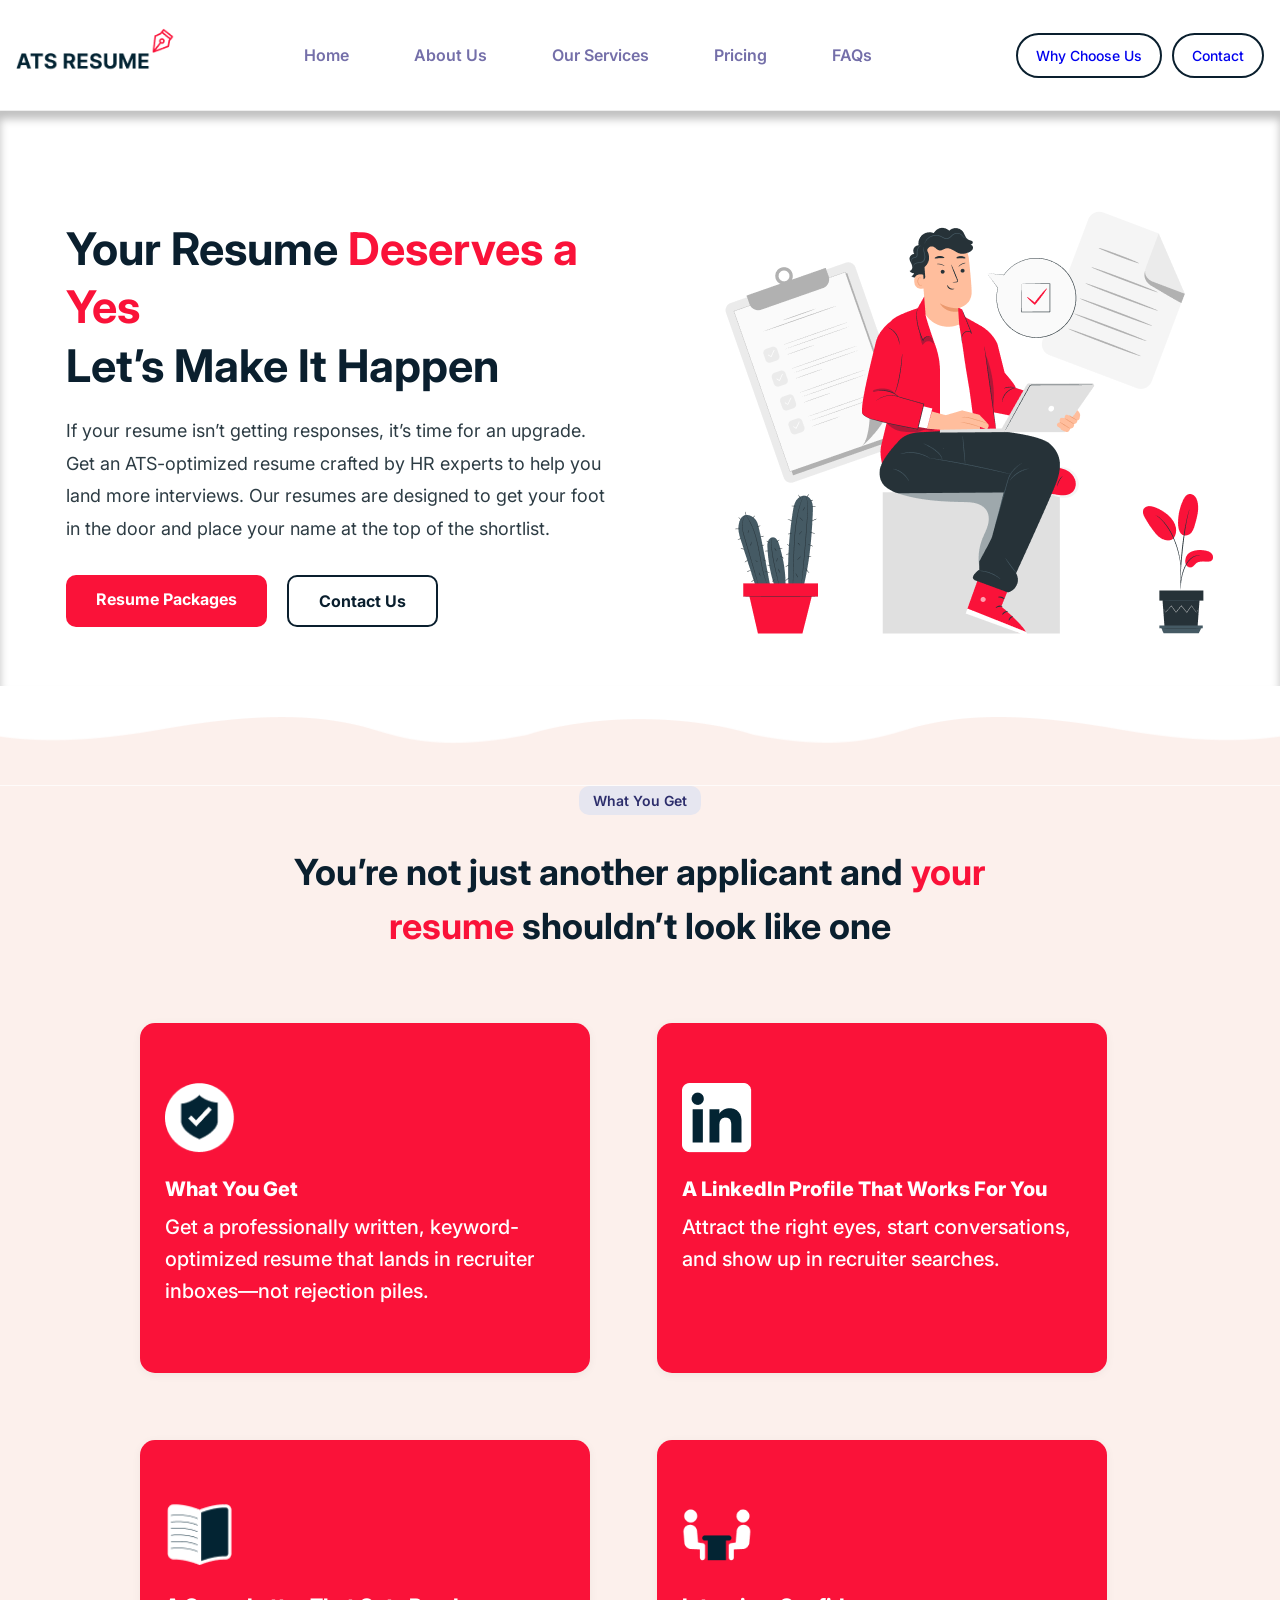
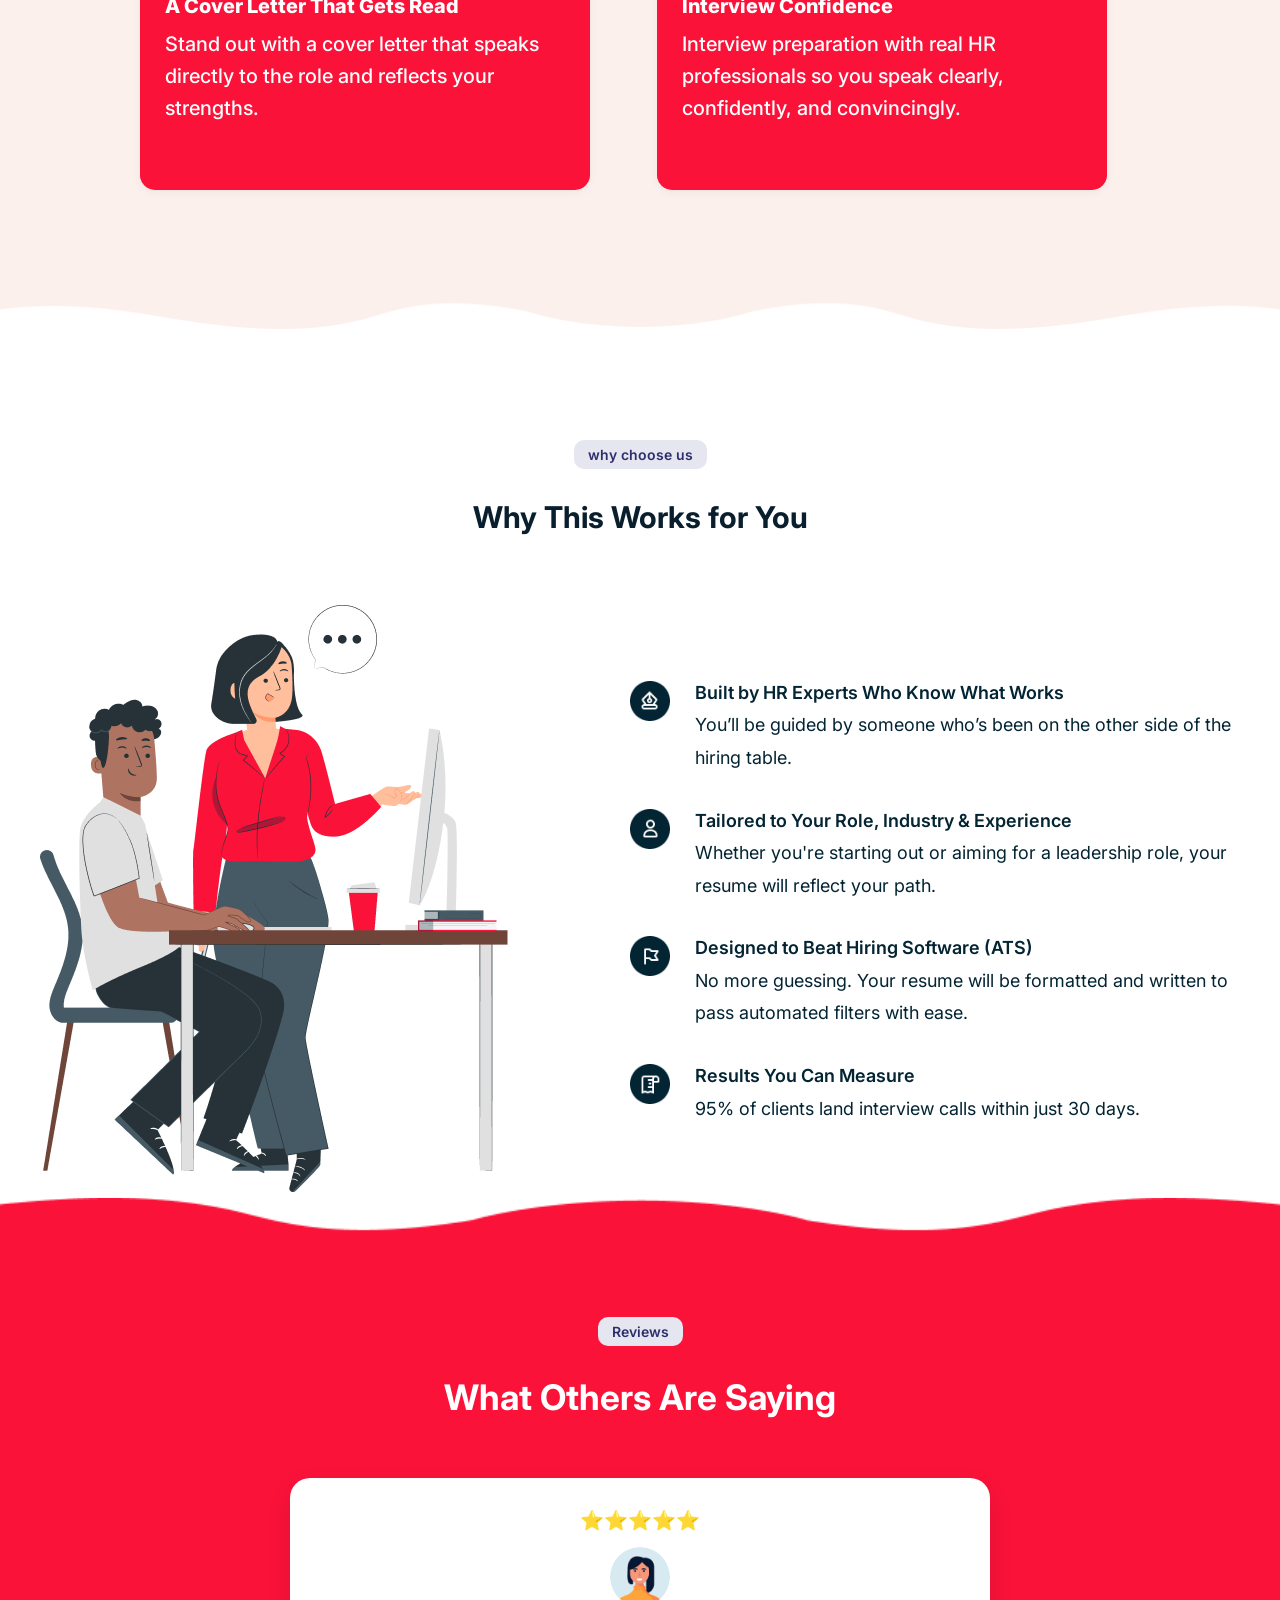
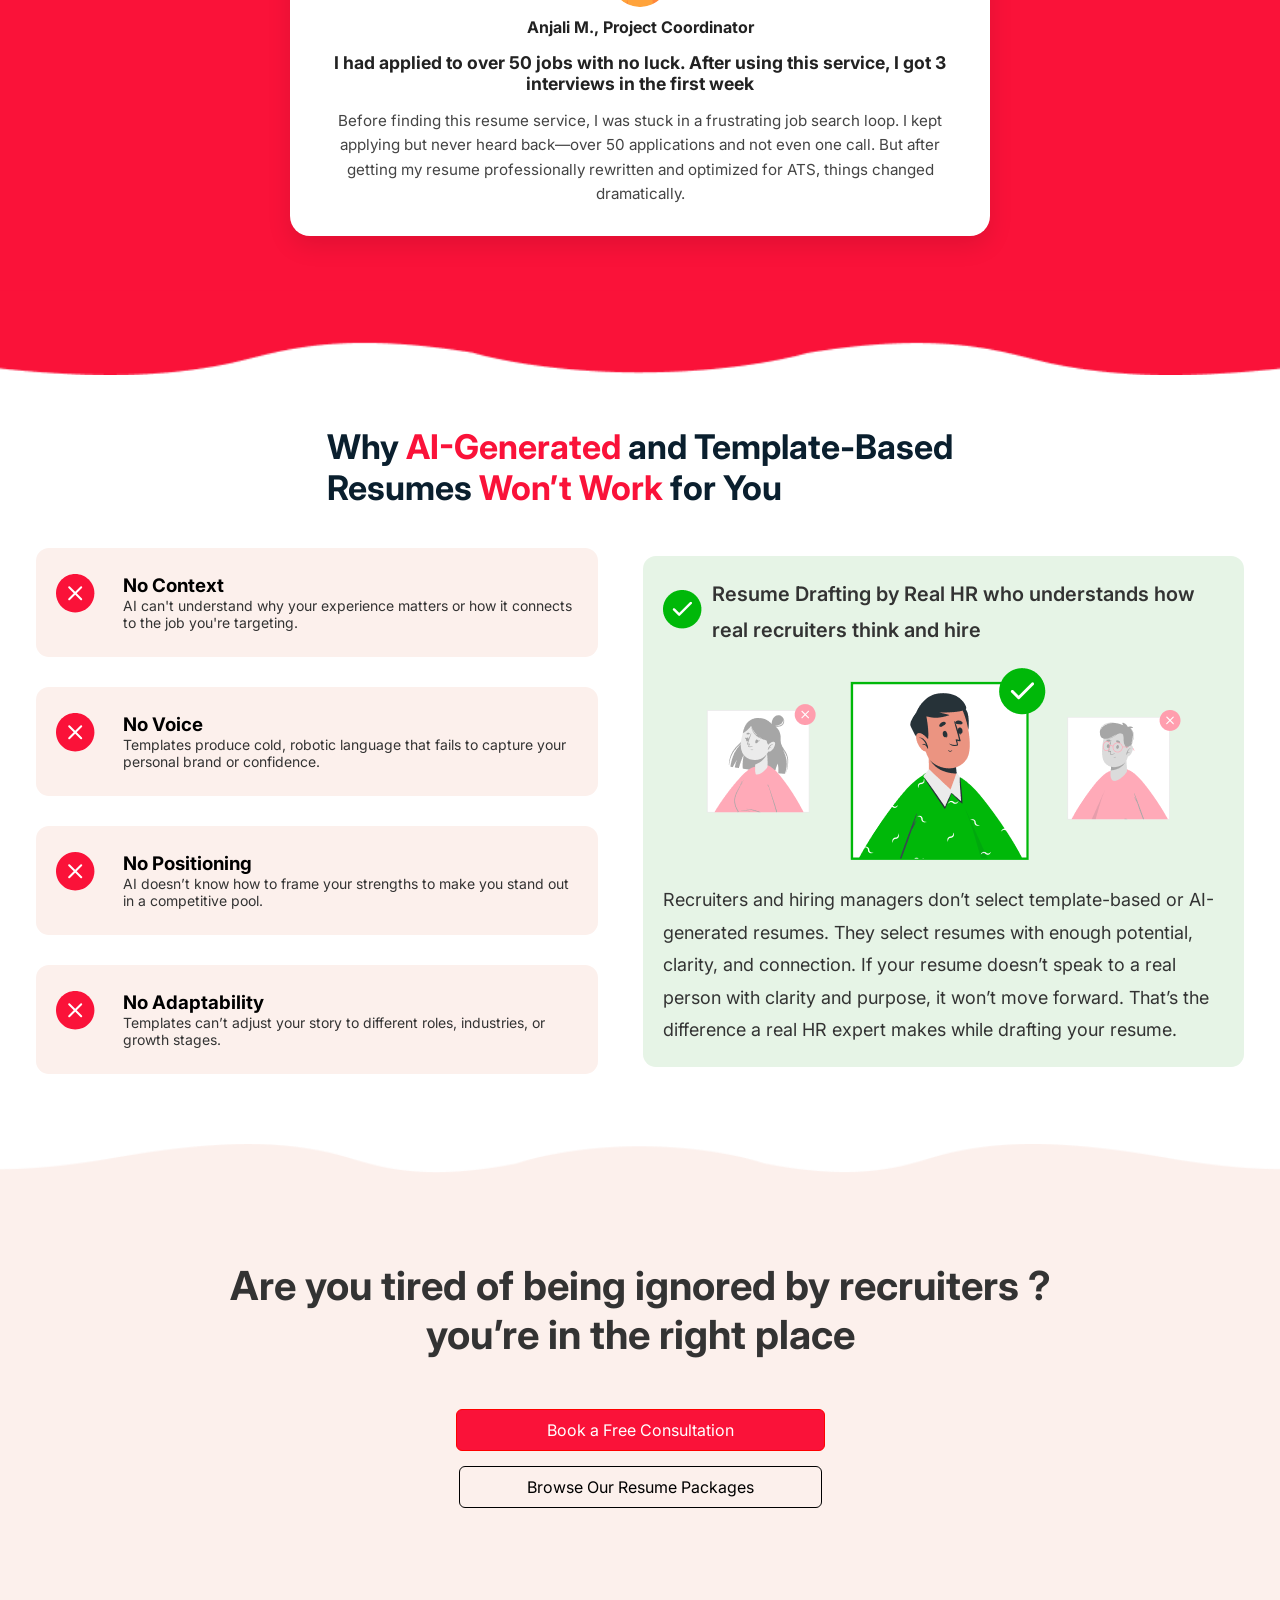
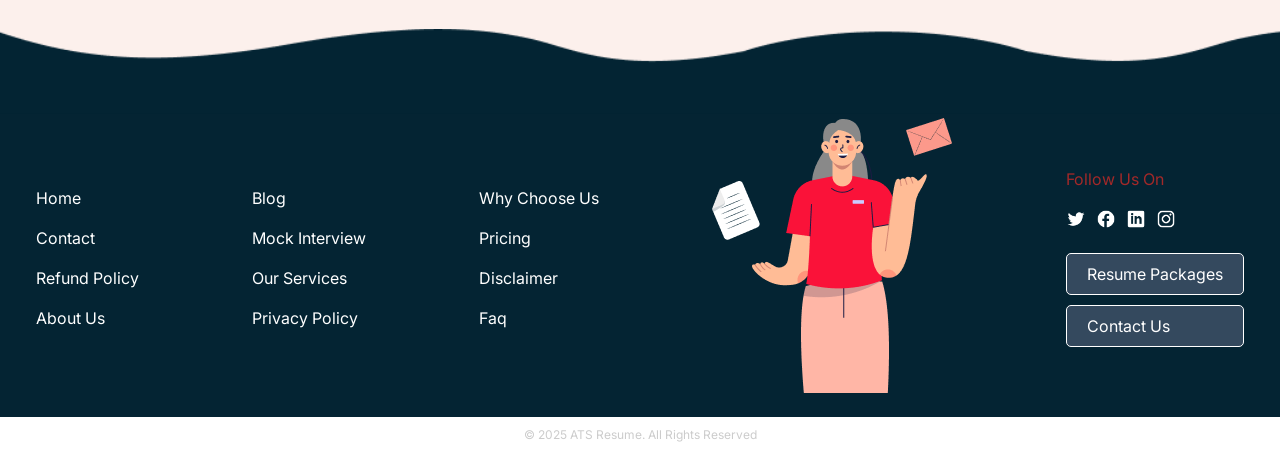
==== index.html @ d1a412f8 "first commit" ====
<!DOCTYPE html>
<html lang="en">

<head>
  <meta charset="UTF-8">
  <meta name="viewport" content="width=device-width, initial-scale=1.0" />
  <title>Home</title>
  <link rel="stylesheet" href="/assets/style.css">
  <link
    href="https://fonts.googleapis.com/css2?family=Inter:ital,opsz,wght@0,14..32,100..900;1,14..32,100..900&display=swap"
    rel="stylesheet">
</head>

<body>
  <!-- header -->
  <section class="header-wrapper">
    <div class="container">
      <header class="header">
        <div class="logo">
          <img src="assets/images/logo 1.png" alt="Pen Icon" class="pen-icon">
        </div>

        <div class="menu-toggle" id="menu-toggle">☰</div>

        <div class="nav-menu" id="nav-menu">
          <nav class="nav-links">
            <a href="./index.html" class="active">Home</a>
            <a href="./aboutus.html" class="active">About Us</a>
            <a href="./services.html" class="active">Our Services</a>
            <a href="./pricing.html" class="active">Pricing</a>
            <a href="./faq.html" class="active">FAQs</a>
          </nav>

          <div class="header-buttons">
            <a href="./whyus.html" class="solid-btn">Why Choose Us</a>
            <a href="./contact.html" class="solid-btn">Contact</a>
          </div>
        </div>
      </header>
    </div>
  </section>

  <!-- hero -->
  <section class="hero">
    <div class="container">
      <div class="hero-content">
        <div class="text-section">
          <h1>
            Your Resume <span>Deserves a Yes</span><br>
            Let’s Make It Happen
          </h1>
          <p>
            If your resume isn’t getting responses, it’s time for an upgrade. Get an ATS-optimized resume crafted by HR
            experts to help you land more interviews. Our resumes are designed to get your foot in the door and place
            your name at the top of the shortlist.
          </p>
          <div class="hero-buttons">
            <a href="#" class="solid-btn">Resume Packages</a>
            <a href="#" class="outline-btn">Contact Us</a>
          </div>
        </div>
        <div class="image-section">
          <img src="./assets/images/home-section-1 1 (1).png" alt="Illustration">
        </div>
      </div>
    </div>
  </section>
  <!-- features -->
  <section class="features-section">
    <div class="container">
      <div class="features-container">
        <div class="section-label">What You Get</div>
        <h2>
          You’re not just another applicant and
          <span>your resume</span> shouldn’t look like one
        </h2>

        <div class="features-grid">
          <div class="features-grid-left">
            <div class="feature-card">
              <img src="./assets/images/home-2-1 1.png" alt="Check icon" class="icon">
              <h3>What You Get</h3>
              <p>Get a professionally written, keyword-optimized resume that lands in recruiter inboxes—not rejection
                piles.</p>
            </div>
            <div class="feature-card">
              <img src="./assets/images/home-2-2 1.png" alt="Cover letter icon" class="icon">
              <h3>A Cover Letter That Gets Read</h3>
              <p>Stand out with a cover letter that speaks directly to the role and reflects your strengths.</p>
            </div>
          </div>
          <div class="features-grid-right">
            <div class="feature-card">
              <img src="./assets/images/home-2-3 1.png" alt="LinkedIn icon" class="icon">
              <h3>A LinkedIn Profile That Works For You</h3>
              <p>Attract the right eyes, start conversations, and show up in recruiter searches.</p>
            </div>
            <div class="feature-card">
              <img src="./assets/images/home-2-4 1.png" alt="Interview icon" class="icon">
              <h3>Interview Confidence</h3>
              <p>Interview preparation with real HR professionals so you speak clearly, confidently, and convincingly.
              </p>
            </div>
          </div>
        </div>
      </div>
    </div>
  </section>
  <!-- <div class="img-none"><img src="./assets/images/Vector (7).png" alt="" width="100%"></div> -->
  <!-- testimonials -->
  <section class="why-section">
    <div class="why-container">
      <div class="section-label">why choose us</div>
      <h2>Why This Works for You</h2>

      <div class="why-content">
        <div class="why-image">
          <img src="./assets/images/home-3 1.png" alt="Team illustration">
        </div>

        <div class="why-points">
          <div class="why-point">
            <img src="./assets/images/home-3-2-1 1.png" alt="Expert icon" class="icon">
            <div>
              <h3>Built by HR Experts Who Know What Works</h3>
              <p>You’ll be guided by someone who’s been on the other side of the hiring table.</p>
            </div>
          </div>
          <div class="why-point">
            <img src="./assets/images/home-3-2-2 1.png" alt="User icon" class="icon">
            <div>
              <h3>Tailored to Your Role, Industry & Experience</h3>
              <p>Whether you're starting out or aiming for a leadership role, your resume will reflect your path.</p>
            </div>
          </div>
          <div class="why-point">
            <img src="./assets/images/home-3-2-3 1.png" alt="ATS icon" class="icon">
            <div>
              <h3>Designed to Beat Hiring Software (ATS)</h3>
              <p>No more guessing. Your resume will be formatted and written to pass automated filters with ease.</p>
            </div>
          </div>
          <div class="why-point">
            <img src="./assets/images/home-3-2-4 1.png" alt="Metrics icon" class="icon">
            <div>
              <h3>Results You Can Measure</h3>
              <p>95% of clients land interview calls within just 30 days.</p>
            </div>
          </div>
        </div>
      </div>
    </div>
  </section>
  <!-- slider -->
  <section class="testimonial-section">
    <div class="section-label">Reviews</div>
    <h2>What Others Are Saying</h2>

    <div class="slider">
      <div class="slides">
        <div class="slide" id="s1">
          <div class="testimonial-card">
            <div class="stars">⭐⭐⭐⭐⭐</div>
            <div class="profile">
              <img src="./assets/images/home-4-profile 1.png" alt="User" />
              <h3>Anjali M., Project Coordinator</h3>
            </div>
            <h4>I had applied to over 50 jobs with no luck. After using this service, I got 3 interviews in the first
              week</h4>
            <p>
              Before finding this resume service, I was stuck in a frustrating job search loop.
              I kept applying but never heard back—over 50 applications and not even one call.
              But after getting my resume professionally rewritten and optimized for ATS, things changed dramatically.
            </p>
          </div>
        </div>
      </div>
    </div>
  </section>

  <!-- box-section -->

  <div class="box-wrapper">
    <div class="container">
      <div class="box">
        <h2>Why <span>AI-Generated </span>and Template-Based<br> Resumes <span> Won’t Work </span> for You</h2>
      </div>
      <div class="box-wrap-per">
        <div class="why-points">
          <div class="why-point-2">
            <img src="./assets/images/red-cross 1.svg" alt="Expert icon" class="icon">
            <div>
              <h3>No Context</h3>
              <p>AI can't understand why your experience matters or how it connects to the job you're targeting.</p>
            </div>
          </div>
          <div class="why-point-2">
            <img src="./assets/images/red-cross 1.svg" alt="User icon" class="icon">
            <div>
              <h3>No Voice</h3>
              <p>Templates produce cold, robotic language that fails to capture your personal brand or confidence.</p>
            </div>
          </div>
          <div class="why-point-2">
            <img src="./assets/images/red-cross 1.svg" alt="ATS icon" class="icon">
            <div>
              <h3>No Positioning</h3>
              <p> AI doesn’t know how to frame your strengths to make you stand out in a competitive pool.</p>
            </div>
          </div>
          <div class="why-point-2">
            <img src="./assets/images/red-cross 1.svg" alt="Metrics icon" class="icon">
            <div>
              <h3>No Adaptability</h3>
              <p>Templates can’t adjust your story to different roles, industries, or growth stages.</p>
            </div>
          </div>
        </div>
        <div class="right-column">
          <div class="point-green">
            <span class="icon green"><img src="assets/images/green-tick 1.png" alt="greeen dot"></span>
            <p>Resume Drafting by Real HR who understands how real recruiters think and hire</p>
          </div>
          <div class="image-placeholder">

            <img src="./assets/images/home-5-1 1.png" alt="Illustration of people">
          </div>
          <p>Recruiters and hiring managers don’t select template-based or AI-generated resumes. They select resumes
            with
            enough potential, clarity, and connection. If your resume doesn’t speak to a real person with clarity and
            purpose, it won’t move forward. That’s the difference a real HR expert makes while drafting your resume.</p>
        </div>
      </div>
    </div>
  </div>

  <!--  -->

  <div class="tired">
    <div class="container">
      <h1>Are you tired of being<span class="normal"></span> ignored by recruiters ?<br>you’re in the right place</span></h1>
      <div class="tired-btn">
        <a href="#" class="button-red">Book a Free Consultation</a>
        <a href="#" class="button-gray">Browse Our Resume Packages</a>
      </div>
    </div>
  </div>


  <!--  -->

  <!-- <div><img src="./assets/images/Vector (8).png" alt="" width="100%"></div> -->

  <!-- footer -->

  <div class="footer">
    <div class="container">
      <div class="footer-wrap">
        <ul class="links">
          <li><a href="./index.html">Home</a></li>
          <li><a href="./contact.html">Contact</a></li>
          <li><a href="#">Refund Policy</a></li>
          <li><a href="./aboutus.html">About Us</a></li>
        </ul>
        <ul class="links">
          <li><a href="#">Blog</a></li>
          <li><a href="#">Mock Interview</a></li>
          <li><a href="./services.html">Our Services</a></li>
          <li><a href="privacy.html">Privacy Policy</a></li>
        </ul>
        <ul class="links">
          <li><a href="./aboutus.html">Why Choose Us</a></li>
          <li><a href="./pricing.html">Pricing</a></li>
          <li><a href="#">Disclaimer</a></li>
          <li><a href="./faq.html">Faq</a></li>
        </ul>
        <div>
          <img src="/assets/images/footer 1.png" alt="Illustration">
        </div>

        <div class="social-links">
          <span class="footer-link">Follow Us On</span>
          <div class="social">

            <a href="#"><img src="./assets/images/Clip path group.png" alt="Twitter"></a>
            <a href="#"><img src="./assets/images/social-2.png" alt="Facebook"></a>
            <a href="#"><img src="./assets/images/social-3.png" alt="LinkedIn"></a>
            <a href="#"><img src="./assets/images/social-4.png" alt="Instagram"></a>
          </div>
          <div class="buttons">
            <a href="#">Resume Packages</a>
            <a href="#">Contact Us</a>
          </div>
        </div>
      </div>
    </div>

  </div>
  <div class="copyright">
    © 2025 ATS Resume. All Rights Reserved
  </div>




  <script src="https://ajax.googleapis.com/ajax/libs/jquery/3.7.1/jquery.min.js"></script>
  <script>
    const toggle = document.getElementById('menu-toggle');
    const navMenu = document.getElementById('nav-menu');

    toggle.addEventListener('click', () => {
      navMenu.classList.toggle('active');
      toggle.classList.toggle('open');
    });
  </script>
</body>

</html>
---- assets/style.css ----
* {
  margin: 0;
  padding: 0;
  box-sizing: border-box;
}

body {
  font-family: "Inter", sans-serif;

}
.container {
  width: 100%;
  max-width: 1440px;
  margin: auto;
  padding: 0px 16px;
}


/* Header */
.header {
  display: flex;
  justify-content: space-between;
  align-items: center;
  position: relative;
  flex-direction: row;
}

.header-wrapper {
  background-color: #fff;
  width: 100%;
  border-bottom: 1px solid #eee;
  padding: 1.75rem 0;
}

/* Logo */
.logo img {
  height: 50px;
}

/* Navigation Menu */
.nav-menu {
  display: flex;
  align-items: center;
  gap: 128px;
}

/* Nav links */

nav.nav-links {
  display: flex;
  justify-content: flex-start;
  align-items: center;
  gap: 33px;
}

.nav-links a {
  text-decoration: none;
  font-size: 16px;
  color: #746fa9;
  font-weight: 600;
  padding: 8px 16px;
  border-radius: 25px;
  transition: background-color 0.3s;
}

.nav-links a.active:hover {
  background-color: #fceaea;
  color: #0a1f2e;
}

.nav-links a:hover {
  color: #e53939;
}

/* Header Buttons */
.header-buttons {
  display: flex;
  gap: 10px;
}

.outline-btn,
.solid-btn {
  text-decoration: none;
  font-size: 14px;
  font-weight: 500;
  padding: 12px 18px;
  border-radius: 25px;
  border: 2px solid #0a1f2e;
  background-color: transparent;
}
.solid-btn:hover {
  background-color: #0a1f2e;
  color: white;
}
.solid-btn:hover {
  background-color: #222222;
}

/* Menu Toggle Button */
.menu-toggle {
  display: none;
  font-size: 28px;
  cursor: pointer;
  color: #1c2b38;
}
/* hero */

.hero {
  padding: 100px 50px 50px 50px;
  background-color: #fff;
  margin-bottom: 100px;
  box-shadow: inset 0 8px 8px 0px rgb(0 0 0 / 25%);
}

.hero-content {
  display: flex;
  align-items: center;
  justify-content: space-between;
  gap: 50px;
  margin: 0 auto;
}

.text-section {
  flex: 1;
}

.text-section h1 {
  font-size: 45px;
  font-weight: 700;
  line-height: 1.3;
  color: #0a1f2e;
  margin-bottom: 20px;
}

.text-section h1 span {
  color: #fa1239;
}

.text-section p {
  font-size: 18px;
  color: #2d3c44;
  line-height: 1.8;
  margin-bottom: 30px;
  max-width: 600px;
}

.hero-buttons {
  display: flex;
  gap: 20px;
}

.hero-buttons .solid-btn {
  background-color: #fa1239;
  color: white;
  padding: 14px 30px;
  border-radius: 10px;
  text-decoration: none;
  font-weight: bold;
  font-size: 16px;
  border: none;
}

.hero-buttons .outline-btn {
  background-color: transparent;
  border: 2px solid #0a1f2e;
  color: #0a1f2e;
  padding: 14px 30px;
  border-radius: 10px;
  text-decoration: none;
  font-weight: bold;
  font-size: 16px;
}

/* image section */

.image-section {
  flex: 1;
  display: flex;
  justify-content: end;
}

.image-section img {
  max-width: 100%;
  height: auto;
}

/* features */

.features-section {
  background-color: #FCF0EC;
  padding: 0px 20px 80px 20px;
  height: auto;
  text-align: center;
  width: 100%;
  position: relative;
}

.features-section:before{
  content: "";
  width: 100%;
  height: 69px;
  background-image: url("./images/pink-bg-top.png");
  background-size: cover;
  background-repeat: no-repeat;
  background-position: center top;
  position: absolute;
  top: -69px;
  left: 0;
}

  .features-section:after {
    content: "";
    width: 100%;
    height: 69px;
    background-image: url("./images/pink-bg-top.png");
    background-size: cover;
    background-repeat: no-repeat;
    background-position: center top;
    position: absolute;
    bottom: -59px;
    left: 0;
    transform: rotate(180deg);

}

/* .section-label {
  display: inline-block;
  background-color: #DEDFF5;
  color: #2d2e6c;
  padding: 6px 14px;
  border-radius: 10px;
  font-size: 16px;
  font-weight: 600;
  margin-bottom: 20px;
} */

.features-container h2 {
  font-size: 36px;
  max-width: 60%;
  color: #0a1f2e;
  margin: auto;
  font-weight: 700;
  line-height: 1.5;
  margin-bottom: 70px;
}

.features-container h2 span {
  color: #fa1239;
}

.features-grid {
  display: flex;
  gap: 67px;
  max-width: 1000px;
  margin: 0 auto;
}
.features-grid-left{
  display: flex;
  justify-content: center;
  align-items: center;
  flex-direction: column;
  gap: 67px;
}
.features-grid-right{
  display: flex;
  justify-content: center;
  align-items: center;
  flex-direction: column;
  gap: 67px;
}
.feature-card {
  background-color: #fa1239;
  color: #ffffff;
  padding: 60px 25px;
  border-radius: 15px;
  text-align: left;
  box-shadow: 0 2px 10px rgba(0, 0, 0, 0.05);
  transition: transform 0.3s ease;
  height: 350px;
  width: 450px;
}

.feature-card .icon {
  width: 70px;
  height: auto;
  margin-bottom: 20px;
}

.feature-card h3 {
  font-size: 20px;
  font-weight: 800;
  margin-bottom: 10px;
}

.feature-card p {
  font-size: 20px;
  font-weight: 500;
  line-height: 1.6;
  color: #ffffff;
}

/* why */

.why-section {
  background-color: #fff;
  padding: 170px 0 70px 0;
  text-align: center;
}

.why-container {
  max-width: 1200px;
  margin: 0 auto;
}

.section-label {
  display: inline-block;
  background-color: #e6e6f0;
  color: #2d2e6c;
  padding: 6px 14px;
  border-radius: 10px;
  font-size: 14px;
  font-weight: 600;
  margin-bottom: 30px;
}

.why-container h2 {
  font-size: 30px;
  font-weight: 700;
  margin-bottom: 70px;
  color: #0a1f2e;
}

.why-content {
  display: flex;
  align-items: center;
  justify-content: space-between;
  gap: 122px;
  flex-wrap: wrap;
}

.why-image img {
  max-width: 100%;
  height: auto;
}

.why-points {
  flex: 1;
  display: flex;
  flex-direction: column;
  gap: 30px;
}

.why-point {
  display: flex;
  align-items: flex-start;
  gap: 25px;
  text-align: left;
}

.why-point-2 {
  display: flex;
  align-items: flex-start;
  gap: 28px;
  text-align: left;
  background-color: #FCF0EC;
  padding: 26px 20px;
  border-radius: 13px;
}

.why-point .icon {
  width: 40px;
  height: auto;
  margin-top: 4px;
}

.why-point h3 {
  font-size: 18px;
  font-weight: 600;
  color: #032433;
  line-height: 181%;
}

.why-point p {
  font-size: 18px;
  line-height: 181%;
  color: #032433;
  font-weight: 400;
}

/* slider */
.testimonial-section {
  background-color: #FA1239;
  padding: 50px 20px;
  color: #fff;
  text-align: center;
  position: relative;
}

.testimonial-section:before {
  content: "";
  width: 100%;
  height: 86px;
  background-image: url("./images/red-bg-bottom.png");
  background-repeat: no-repeat;
  background-size: cover;
  background-position: center top;
  position: absolute;
  left: 0;
  top: -69px;
  transform: rotate(180deg);
  -webkit-transform: rotate(180);
  -moz-transform: rotate(180);
  -ms-transform: rotate(180);
  -o-transform: rotate(180);
}

.testimonial-section::after {
  content: "";
  width: 100%;
  height: 86px;
  background-image: url("./images/red-bg-bottom.png");
  background-repeat: no-repeat;
  background-size: cover;
  background-position: center top;
  position: absolute;
  left: 0;
  bottom: -69px;
}



.testimonial-section h2 {
  font-size: 2.2rem;
  margin-bottom: 40px;
}

/* .section-label {
  display: inline-block;
  background: white;
  color: #333;
  padding: 5px 15px;
  border-radius: 10px;
  font-weight: bold;
  margin-bottom: 15px;
} */

.slider {
  position: relative;
  max-width: 900px;
  margin: 0 auto;
}

input[type="radio"] {
  display: none;
}

.slides {
  display: flex;
  transition: transform 0.5s ease-in-out;
  width: 100%;
}

.slide {
  width: 100%;
  padding: 20px;
  box-sizing: border-box;
}

#slide1:checked ~ .slides {
  transform: translateX(0%);
}
#slide2:checked ~ .slides {
  transform: translateX(-50%);
}

.testimonial-card {
  background: #fff;
  color: #222;
  padding: 30px;
  border-radius: 20px;
  box-shadow: 0 10px 25px rgba(0, 0, 0, 0.1);
  max-width: 700px;
  margin: 0 auto;
}

.stars {
  font-size: 1.2rem;
  margin-bottom: 15px;
}

.profile {
  display: flex;
  flex-direction: column;
  align-items: center;
}

.profile img {
  width: 60px;
  border-radius: 50%;
  margin-bottom: 10px;
}

.profile h3 {
  font-size: 1rem;
  font-weight: bold;
}

.testimonial-card h4 {
  font-size: 1.1rem;
  margin: 15px 0;
  font-weight: bold;
}

.testimonial-card p {
  font-size: 0.95rem;
  line-height: 1.6;
  color: #444;
}

.navigation {
  margin-top: 20px;
}

.nav-btn {
  display: inline-block;
  background: #0f1d2e;
  color: white;
  padding: 12px 18px;
  border-radius: 50%;
  margin: 0 10px;
  cursor: pointer;
  font-size: 1.2rem;
  transition: 0.3s;
}

.nav-btn:hover {
  background: #222;
}

/*  */

.box-wrap-per {
  display: flex;
  justify-content: space-between;
  align-items: center;
  padding: 20px;
  border-radius: 10px;
  gap: 45px;
}
.box-wrapper {
  margin: 50px 0px;
  padding-top: 70px;
}
.box h2 {
  font-size: 34px;
  color: #0a1f2e;
  margin-bottom: 20px;
}
.box {
  display: flex;
  justify-content: center;
  align-items: center;
}

.left-column {
  flex: 1;
}
.right-column {
  flex: 1;
  background-color: #e6f4e6;
  display: flex;
  flex-direction: column;
  justify-content: space-between;
  align-items: center;
  border-radius: 13px;
  padding: 20px;
}
.containt-head {
  text-align: center;
  font-size: 24px;
  color: #333;
}
h2 span {
  color: #fa1239;
}
.point {
  display: flex;
  align-items: center;
  margin: 10px 0;
  background-color: #ffe6e6;
  border-radius: 5px;
}
.point-green {
  background-color: #e6f4e6;
  display: flex;
  align-items: center;
  gap: 10px;
}

.right-column .point-green p{
  color: #333;
  font-size: 20px;
  font-weight: 600;
}

.right-column p{
  font-size: 18px;
  font-weight: 400;
  line-height: 181%;
}
.point-green img {
  width: 39px;
  height: auto;
}
/* .icon {
  font-size: 24px;
  margin-right: 10px;
}
.icon.red {
  color: #fa1239;
}
.icon.green {
  color: #28a745;
} */
p {
  margin: 0;
  font-size: 14px;
  color: #333;
}
.image-placeholder {
  text-align: center;
  margin: 20px 0;
}
.image-placeholder img {
  max-width: 100%;
  height: auto;
}

/*  */

.tired {
  text-align: center;
  padding: 150px;
  background-image: url("./images/footer-top-curve.png");
  background-repeat: no-repeat;
  background-position: center top;
  background-size: cover;
  display: flex;
  align-items: center;
  justify-content: center;
  width: 100%;
  height: 520px;
  margin-bottom: -50px;
}
.tired-btn{
  display: flex;
  flex-direction: column;
  align-items: center;
}
.tired h1 {
  font-size: 40px;
  color: #333;
  margin-bottom: 50px;
  margin-top: -40px;
}
h1 span.red {
  color: #fa1239;
  font-size: 18px;
  line-height: 600px;
  margin-bottom: 20px;
}
h1 span.normal {
  color: #dc1919;
}
a.button-red {
  border: 1.3px solid rgb(255, 0, 0);
  padding: 10px 90px;
  border-radius: 6px;
  background-color: #fa1239;
  text-decoration: none;
  color: rgb(255, 255, 255);
  margin-bottom: 15px;
}
a.button-gray {
  border: 1.3px solid black;
  padding: 10px 67px;
  border-radius: 6px;
  text-decoration: none;
  color: black;
}
/* footer */

.footer {
  padding: 20px;
  border-top: 1px solid #ccc;
  background-color: #042433;
  position: relative;
  margin-top: 83px;
}
.footer::before {
  content: "";
  width: 100%;
  height: 86px;
  background-image: url("./images/footer-bg-top.png");
  background-repeat: no-repeat;
  background-size: cover;
  position: absolute;
  left: 0;
  top: -69px;
}
.footer-wrap {
  display: flex;
  justify-content: space-between;
  align-items: center;
}
.links {
  display: flex;
  flex-direction: column;
  flex-wrap: wrap;
  gap: 20px;
}
li {
  list-style: none;
  gap: 100px;
}
.links a {
  color: #fff;
  text-decoration: none;
  margin: 5px 0;
}
.links a:hover {
  text-decoration: underline;
}
.social-links{
  display: flex;
  flex-direction: column;
  gap: 20px;
  align-items: start;
}
.social {
  display: flex;
  gap: 10px;
  color: #ff6b6b;
}
.social span {
  margin-right: 10px;
}
.social a {
  color: #fff;
  text-decoration: none;
}
.social img {
  width: 20px;
  height: 20px;
}
.buttons {
  display: flex;
  flex-direction: column;
  gap: 10px;
}
.buttons a {
  display: inline-block;
  padding: 10px 20px;
  background-color: #34495e;
  color: #fff;
  text-decoration: none;
  border-radius: 5px;
  border: 1px solid #fff;
}
.buttons a:hover {
  background-color: #2c3e50;
}
.copyright {
  text-align: center;
  padding: 10px 0;
  font-size: 12px;
  color: #ccc;
}
.footer-link {
  color: #a32929;
}

/* aboutus */

.about-banner {
  background-image: url(./images/banner.png);
  padding: 60px 20px;
  text-align: center;
  position: relative;
  background-repeat: no-repeat;
  background-size: cover;
  width: 100%;
  margin-bottom: 106px;
  box-shadow: inset 0 8px 8px 0px rgb(0 0 0 / 25%);
}

.about-banner h1 {
  font-size: 2.5rem;
  margin-bottom: 15px;
  color: #111;
}

.breadcrumb {
  display: inline-block;
  background: #e63c3c;
  padding: 8px 16px;
  border-radius: 5px;
  color: white;
  font-size: 0.95rem;
  position: absolute;
  bottom: 0;
  left: 50%;
  transform: translate(-50%, 20px);
}
.breadcrumb a {
  text-decoration: none;
  color: white;
}

.breadcrumb span {
  font-weight: bold;
}
.card-about {
  background: white;
  color: #0f172a;
  padding: 30px 20px;
  border-radius: 10px;
  max-width: 300px;
  width: 100%;
  text-align: center;
  align-items: center;
  box-shadow: 0px 4px 12px rgba(0, 0, 0, 0.1);
}

/* Content Section */
.about-content {
  display: flex;
  flex-wrap: wrap;
  padding: 60px 20px;
  max-width: 1200px;
  margin: 0 auto;
  gap: 50px;
  align-items: center;
}

.about-left {
  flex: 1;
  min-width: 300px;
}

.about-left img {
  width: 100%;
  max-width: 450px;
}

.about-right {
  flex: 1;
  min-width: 300px;
}

.about-right h2 {
  font-size: 2rem;
  color: #0f1d2e;
  margin-bottom: 20px;
  line-height: 1.3;
}

.about-right h2 span {
  color: #e63c3c;
}

.about-right p {
  font-size: 1rem;
  color: #444;
  line-height: 1.7;
  margin-bottom: 30px;
}

/* Highlight box */
.highlight-box {
  background: #fceae8;
  padding: 20px;
  border-radius: 10px;
  font-size: 0.95rem;
  color: #222;
}

.highlight-box strong {
  display: block;
  color: #e63c3c;
  margin-bottom: 10px;
}
/* HR-section */
.hr-section {
  background-image: url("./images/Group\ 30.png");
  padding: 200px 20px;
  color: white;
  text-align: center;
  align-items: center;
  background-size: cover;
  background-repeat: no-repeat;
  background-position: center;
}

.hr-container h1 {
  font-size: 2.5rem;
  margin-bottom: 10px;
  font-weight: bold;
  align-items: center;
}

.subheading {
  font-size: 1.2rem;
  margin-bottom: 50px;
}

.cards {
  display: flex;
  justify-content: center;
  flex-wrap: wrap;
  gap: 30px;
}

.card {
  background: white;
  color: #0f172a;
  padding: 0px 20px;
  border-radius: 10px;
  max-width: 400px;
  width: 100%;
  text-align: center;
  align-items: center;
  box-shadow: 0px 4px 12px rgba(0, 0, 0, 0.1);
}

.card img {
  width: 100px;
  height: auto;
  margin-bottom: 20px;
}

.card p {
  font-size: 1rem;
  line-height: 1.5;
}

/* expact section */

.expect-section {
  background-color: #fff;
  padding: 60px 20px;
}

.expect-container {
  max-width: 1200px;
  margin: 0 auto;
  display: flex;
  align-items: center;
  gap: 50px;
  flex-wrap: wrap;
}

.expect-content {
  flex: 1;
}

.expect-content h2 {
  font-size: 36px;
  font-weight: 600;
  line-height: 183%;
  color: #0f172a;
  margin-bottom: 30px;
}

.expect-content h2 span {
  color: #e53939;
}

.expect-list {
  list-style: none;
  padding: 0;
  margin: 0;
}

.expect-list li {
  display: flex;
  align-items: center;
  margin-bottom: 20px;
  gap: 25px;
}

.expect-list img {
  background-color: #e53939;
  padding: 10px;
  border-radius: 50%;
  width: 40px;
  height: 40px;
  margin-right: 15px;
}

.expect-list p {
  margin: 0;
  font-size: 1rem;
  color: #0f172a;
}

.expect-images {
  flex: 1;
  display: flex;
  justify-content: center;
}

.expect-images img {
  max-width: 100%;
  height: auto;
}

/* contact-form */

.contact-section {
  display: flex;
  flex-wrap: wrap;
  padding: 50px 30px;
  align-items: center;
  justify-content: center;
  gap: 40px;
}

.contact-left {
  flex: 1;
  min-width: 300px;
  max-width: 500px;
}

.contact-left .contact-image {
  width: 100%;
  max-width: 300px;
  margin-bottom: 20px;
}

.contact-left h2 {
  font-size: 2.2rem;
  color: #0f172a;
  margin-bottom: 30px;
  line-height: 1.4;
}

.contact-left h2 span {
  color: #e53939;
}

.contact-info {
  list-style: none;
  padding: 0;
}

.contact-info li {
  display: flex;
  align-items: center;
  gap: 10px;
  margin-bottom: 20px;
  font-size: 1rem;
  color: #0f172a;
}

.contact-info img {
  width: 30px;
  height: 30px;
}

.contact-right {
  flex: 1;
  min-width: 300px;
  max-width: 600px;
  background-color: #FA1239;
  padding: 30px;
  border-radius: 12px;
}

.contact-form {
  display: flex;
  flex-direction: column;
  gap: 20px;
}

.form-row {
  display: flex;
  gap: 20px;
}

.form-row input {
  flex: 1;
  padding: 12px;
  border: none;
  border-radius: 6px;
  font-size: 1rem;
}

textarea {
  width: 100%;
  height: 200px;
  padding: 12px;
  border: none;
  border-radius: 6px;
  font-size: 1rem;
}

.submit-btn {
  background-color: transparent;
  color: #fff;
  border: 2px solid #fff;
  padding: 14px;
  font-size: 1rem;
  font-weight: 600;
  border-radius: 6px;
  cursor: pointer;
  transition: background-color 0.3s ease, color 0.3s ease;
}

.submit-btn:hover {
  background-color: #fff;
  color: #e53939;
}

/*  */

/* Services */

.ats-section {
  color: white;
  margin-bottom: 50px;
  border-radius: 15px;
  -webkit-border-radius: 15px;
  -moz-border-radius: 15px;
  -ms-border-radius: 15px;
  -o-border-radius: 15px;
}

.ats-content {
  background-color: #fa1239;
  max-width: 1200px;
  margin: auto;
  display: flex;
  align-items: center;
  gap: 60px;
  flex-wrap: wrap;
  padding: 98px 20px 76px 20px;
  border-radius: 15px;
  -webkit-border-radius: 15px;
  -moz-border-radius: 15px;
  -ms-border-radius: 15px;
  -o-border-radius: 15px;
}

.ats-left {
  flex: 1;
  text-align: center;
}

.ats-left img {
  width: 100%;
  max-width: 350px;
}

.ats-right {
  flex: 1;
}

.ats-right h1 {
  font-size: 2.2rem;
  margin-bottom: 10px;
}

.ats-right h3 {
  font-weight: 600;
  font-size: 1.1rem;
  margin-bottom: 15px;
}

.ats-right p {
  font-size: 1rem;
  line-height: 1.6;
  margin-bottom: 25px;
  color: #ffecec;
}

.ats-right h4 {
  font-size: 1.2rem;
  margin: 25px 0 15px;
  color: #ffffff;
}

.ideal-tags {
  display: flex;
  gap: 12px;
  flex-wrap: wrap;
  margin-bottom: 30px;
}

.tag {
  background: #ffffff20;
  border: 1px solid white;
  padding: 8px 16px;
  border-radius: 30px;
  font-size: 0.9rem;
  color: white;
  font-weight: 500;
  display: inline-flex;
  align-items: center;
}

.ats-features {
  list-style: none;
  padding: 0;
  margin: 0;
}

.ats-features li {
  display: flex;
  align-items: center;
  gap: 10px;
  margin-bottom: 18px;
  font-size: 1rem;
  color: #ffffff;
}

.ats-features img {
  width: 20px;
  height: 20px;
}

/* cover */

.cover-letter-container {
  max-width: 1200px;
  margin: auto;
  margin-bottom: 50px;
  display: flex;
  gap: 60px;
  flex-wrap: wrap;
  background-color: #fdf5f2;
  padding: 60px 20px;
}

.cover-left {
  flex: 1;
}

.cover-left h2 {
  font-size: 2rem;
  color: #e53939;
  margin-bottom: 10px;
}

.cover-left h4 {
  font-size: 1.1rem;
  font-weight: 600;
  color: #0b2239;
  margin-bottom: 15px;
}

.cover-left p {
  font-size: 1rem;
  line-height: 1.6;
  color: #0b2239;
}

.cover-right {
  flex: 1;
}

.cover-right h4 {
  font-size: 1.1rem;
  font-weight: 600;
  color: #0b2239;
  margin-bottom: 20px;
}

.cover-features {
  list-style: none;
  padding: 0;
  margin: 0;
}

.cover-features li {
  display: flex;
  align-items: center;
  gap: 12px;
  margin-bottom: 18px;
  font-size: 1rem;
  color: #0b2239;
}

.cover-features img {
  width: 28px;
  height: 28px;
}
.cover-letter-section {
  display: flex;
  justify-content: center;
}

/* pricing */
.pricing-section {
  padding: 60px 20px;
  background: #fff;
}

.pricing-header {
  text-align: center;
  margin-bottom: 50px;
}

.pricing-header h2 {
  font-size: 2rem;
  color: #0b2239;
  margin-bottom: 15px;
}

.pricing-header h2 span {
  color: #e53939;
}

.pricing-header p {
  color: #555;
  max-width: 600px;
  margin: 0 auto;
  font-size: 1rem;
}

.pricing-cards {
  display: flex;
  justify-content: center;
  gap: 30px;
  flex-wrap: wrap;
}

.card-p {
  background: #fff;
  border-radius: 12px;
  box-shadow: 0 0 15px rgba(0, 0, 0, 0.08);
  overflow: hidden;
  max-width: 420px;
  display: flex;
  flex-direction: column;
}

.card-top {
  padding: 20px;
  color: #fff;
  text-align: center;
}

.card-top.starter {
  color: #e53939;
  display: flex;
  justify-content: space-between;
  align-items: flex-end;
}

.card-top.premium {
  background: #e53939;
  display: flex;
  justify-content: space-between;
  align-items: flex-end;
}
.package-name {
  background: #fff;
  color: #e53939;
  padding: 6px 14px;
  border-radius: 50px;
  font-weight: bold;
  display: inline-block;
  font-size: 0.9rem;
  margin-bottom: 10px;
}

.prices {
  margin-top: 10px;
}

.prices small {
  text-decoration: line-through;
  display: block;
  font-size: 0.9rem;
  opacity: 0.7;
}

.prices strong {
  font-size: 1.5rem;
}

.card-body {
  padding: 25px;
  flex-grow: 1;
}

.highlight-box {
  background: #fff3f0;
  padding: 15px;
  border-radius: 8px;
  margin-bottom: 20px;
}

.highlight-box h4 {
  margin: 0 0 10px 0;
  color: #0b2239;
  font-size: 1rem;
}

.highlight-box p {
  margin: 0;
  color: #0b2239;
  font-size: 0.95rem;
}

.features {
  list-style: none;
  padding: 0;
  margin: 0;
}

.features li {
  padding-left: 25px;
  margin-bottom: 15px;
  position: relative;
  color: #0b2239;
  font-size: 0.95rem;
}

.features li::before {
  content: "✔";
  color: #00c853;
  position: absolute;
  left: 0;
  top: 2px;
  font-weight: bold;
}

.card-footer {
  padding: 20px;
  text-align: center;
}

.card-footer button {
  background-color: #0b2239;
  color: #fff;
  padding: 12px 30px;
  border: none;
  border-radius: 8px;
  font-size: 1rem;
  cursor: pointer;
  transition: background-color 0.3s;
}

.card-footer button:hover {
  background-color: #07182d;
}


/* why Us */
.manual-resume {
  padding: 60px 20px;
  background: #fff;
  display: flex;
  justify-content: center;
  max-width: 1440px;
  width: 100%;
  margin: 0 auto;
}

/* Top Section */
.top-section {
  display: flex;
  align-items: center;
  justify-content: space-between;
  gap: 40px;
  flex-wrap: wrap;
  margin-bottom: 80px;
  justify-content: center;
}

.text-content {
  flex: 1;
}

.text-content h2 {
  font-size: 2rem;
  color: #0b2239;
  margin-bottom: 20px;
}

.text-content h2 span {
  color: #e53939;
}

.text-content h4 {
  color: #0b2239;
  font-size: 1.2rem;
  margin-bottom: 15px;
}

.text-content p {
  color: #555;
  line-height: 1.6;
  font-size: 1rem;
}

.image-content {
  flex: 1;
  text-align: center;
}

.image-content img {
  max-width: 100%;
  height: auto;
}

/* Strategy Section */
.strategy-section {
  background: #e53939;
  padding: 50px 20px;
  border-radius: 12px;
  color: #fff;
  text-align: center;
  height: 245px;
  width: 100%;
  margin-bottom: 200px;
}

.strategy-header h3 {
  font-size: 1.8rem;
  margin-bottom: 15px;
}

.strategy-header p {
  font-size: 1rem;
  opacity: 0.9;
  margin-bottom: 40px;
}

.cards-container {
  display: flex;
  justify-content: center;
  gap: 30px;
  position: relative;
  flex-wrap: wrap;
  margin-bottom: -970px;
}

.strategy-section .card {
  background: #fff;
  color: #0b2239;
  padding: 10px;
  border-radius: 12px;
  width: 200px;
  box-shadow: 0 0 12px rgba(0, 0, 0, 0.1);
  gap: 10px;
}

.card img {
  max-width: 70px;
  height: auto;
  margin-bottom: 15px;
}

.card p {
  font-size: 0.95rem;
}

/* FAQ */

.industries-section {
  padding: 10px 0px;
  width: 100%;
}

.industries-box {
  background: linear-gradient(to right, #ffecec, #fff);
  padding: 30px 25px;
  border-radius: 12px;
  max-width: 1440px;
  margin: 0 auto;
  box-shadow: 0 2px 8px rgba(0, 0, 0, 0.05);
}

.industries-header {
  display: flex;
  align-items: center;
  gap: 10px;
  margin-bottom: 20px;
}

.icon {
  display: inline-block;
  color: #fff;
  font-weight: bold;
  font-size: 18px;
}

.industries-header h3 {
  font-size: 1.2rem;
  color: #0b2239;
  margin: 0;
}

.industries-content p {
  color: #555;
  font-size: 0.95rem;
  margin-bottom: 15px;
  line-height: 1.6;
}

.industries-content ul {
  margin-left: 20px;
  margin-bottom: 15px;
}

.industries-content ul li {
  color: #333;
  margin-bottom: 8px;
  list-style-type: disc;
}

/* privacy-policy */

.privacy-policy {
  max-width: 80%;
  margin: 0 auto;
  padding: 40px 20px;
}

.privacy-policy p {
  font-size: 0.95rem;
  line-height: 1.7;
  margin-bottom: 20px;
}

.privacy-policy h2 {
  font-size: 1.3rem;
  color: #0d1f2d;
  margin-top: 40px;
  margin-bottom: 15px;
}

.privacy-policy h3 {
  font-size: 1.05rem;
  color: #0d1f2d;
  margin-bottom: 12px;
}

.subheading-red {
  color: #e53939;
  font-weight: bold;
  margin-top: 20px;
  margin-bottom: 8px;
}

.highlight {
  color: #e53939;
  font-weight: bold;
}

.privacy-policy ul {
  margin-left: 20px;
  margin-bottom: 20px;
}

.privacy-policy ul li {
  margin-bottom: 8px;
}

.mobile-nav {
  display: none;
}

/* Responsive Layout for Tablets (768px and below) */
@media (max-width: 1024px) {
  .header {
    flex-wrap: wrap;
    gap: 20px;
  }
  .menu-toggle {
    display: block;
  }
  .nav-menu {
    display: none;
    flex-direction: column;
    align-items: center;
    width: 100%;
    background: #fff;
    position: absolute;
    top: 70px;
    left: 0;
    padding: 20px 0;
    box-shadow: 0px 4px 6px rgba(0, 0, 0, 0.1);
    gap: 20px;
    z-index: 10;
  }

  .nav-links {
    gap: 20px;
    flex-wrap: wrap;
    justify-content: center;
  }

  .hero {
    padding: 40px 20px;
  }

  .hero-content {
    flex-direction: column;
    text-align: center;
  }

  .text-section h1 {
    font-size: 36px;
  }

  .text-section p {
    font-size: 16px;
  }

  .hero-buttons {
    justify-content: center;
    flex-wrap: wrap;
  }

  .features-grid {
    flex-wrap: wrap;
    justify-content: center;
  }

  .why-content {
    flex-direction: column;
    text-align: center;
  }

  .box-wrap-per {
    flex-direction: column;
    gap: 30px;
  }

  .left-column,
  .right-column {
    width: 100%;
    padding: 10px 10;
  }

  .tired {
    padding: 80px 20px;
    height: auto;
  }

  .footer-wrap {
    flex-direction: column;
    text-align: center;
    gap: 20px;
  }

  .links {
    flex-direction: row;
    justify-content: center;
    flex-wrap: wrap;
  }

  .buttons {
    flex-direction: row;
    justify-content: center;
    flex-wrap: wrap;
  }
}

/* Responsive layout */
@media (max-width: 768px) {
  .why-content {
    flex-direction: column;
    text-align: center;
  }

  .why-point {
    flex-direction: row;
  }

  /* footer */

  .footer-wrap {
    flex-direction: column;
    align-items: center;
    text-align: center;
  }

  ul.links {
    margin-bottom: 20px;
  }

  .social {
    justify-content: center;
    margin-bottom: 20px;
  }

  .buttons {
    display: flex;
    flex-direction: column;
    align-items: center;
  }

  .buttons a {
    margin: 10px 0;
    width: 200px;
    text-align: center;
  }

  .footer img {
    margin-top: 20px;
    width: 80%;
    max-width: 300px;
  }

  .text-section h1 > br {
    display: none;
  }
  .hero {
    padding: 0;
  }
  .features-section {
    padding: 0;
  }
  .slide {
    padding: 0;
  }
  .box-wrap-per {
    padding: 0;
  }
  .why-container{
    padding: 0px 20px;
  }
}

/* header responsive */
@media (max-width: 768px) {
  .menu-toggle {
    display: block;
  }

  .nav-menu {
    display: none;
    flex-direction: column;
    align-items: center;
    width: 100%;
    background: #fff;
    position: absolute;
    top: 70px;
    left: 0;
    padding: 20px 0;
    box-shadow: 0px 4px 6px rgba(0, 0, 0, 0.1);
    gap: 20px;
    z-index: 10;
  }

  .nav-menu.active {
    display: flex;
  }

  .nav-links {
    flex-direction: column;
    gap: 15px;
  }

  .header-buttons {
    flex-direction: column;
    gap: 15px;
  }

  /* services */
  .ats-content{
    display: flex;
    flex-direction: column-reverse;
  }
  .cover-letter-container {
    padding: 5px 10px;
    display: flow;
    margin-bottom: 20px;
  }
  .box-wrapper {
    padding: 0;
  }
  /* why us */
  .strategy-section{
    height: 550px;
  }
  .manual-resume{
    padding: 0px 10px;
  }

  /*  */

  .form-row {
    display: flex;
    flex-direction: column;
  }
}

/* Responsive Layout for Mobile (600px and below) */
@media (max-width: 600px) {
  .logo img {
    width: 140px;
    height: auto;
  }
  .img-none {
    display: flex;
    display: none;
  }

  .nav-links {
    flex-direction: column;
    align-items: center;
    gap: 15px;
  }

  .header-buttons {
    flex-direction: column;
    align-items: center;
    gap: 10px;
  }

  .text-section h1 {
    font-size: 28px;
  }

  .text-section p {
    font-size: 15px;
  }

  .hero-buttons .solid-btn,
  .hero-buttons .outline-btn {
    width: 100%;
    text-align: center;
  }

  .features-section {
    height: auto;
  }

  .features-grid {
    flex-direction: column;
    gap: 20px;
  }

  .why-point {
    flex-direction: row;
    gap: 10px;
  }

  .testimonial-section h2 {
    font-size: 1.8rem;
  }

  .testimonial-card {
    padding: 20px;
  }

  .slider {
    width: 100%;
  }

  .box h2 {
    font-size: 24px;
  }

  .containt-head {
    font-size: 20px;
  }

  .point {
    flex-direction: column;
    text-align: center;
    padding: 25px 10px;
  }

  .tired {
    padding: 75px 10px;
  }

  h1 {
    font-size: 24px;
  }

  .footer-wrap {
    gap: 15px;
  }

  .social {
    justify-content: center;
  }

  .copyright {
    font-size: 10px;
  }
  .half-img {
  display: none;
}
}

@media (max-width: 480px) {
  .text-section {
    flex: 1;
    padding: 30px 35px;
}
  .box-wrapper{
    padding: 20px 0px 0px 0px;
  }
  .features-grid-right{
    gap: 20px;
  }
  .features-grid-left{
    gap: 20px;
  }
  .hero-content h1 {
    font-size: 28px;
  }

  .hero-content p {
    font-size: 16px;
  }

  .hero-buttons .solid-btn,
  .hero-buttons .outline-btn {
    width: 100%;
    padding: 12px;
    font-size: 14px;
  }

  .features-container h2 {
    font-size: 28px;
  }

  .feature-card h3 {
    font-size: 18px;
  }
   
.expect-container {
    flex-direction: column;
    align-items: center;
  }
  .hr-section {
    padding: 100px 20px;
  }
  .feature-card p {
    font-size: 14px;
  }
  .feature-card{
    width: 100%;
    height: auto;
  }
  /* why us */
  .strategy-section{
    height: 900px;
  }
  .top-section {
    flex-direction: column;
    align-items: center;
  }

  /* form */

  .form-row {
    display: flex;
    flex-direction: column;
  }
}
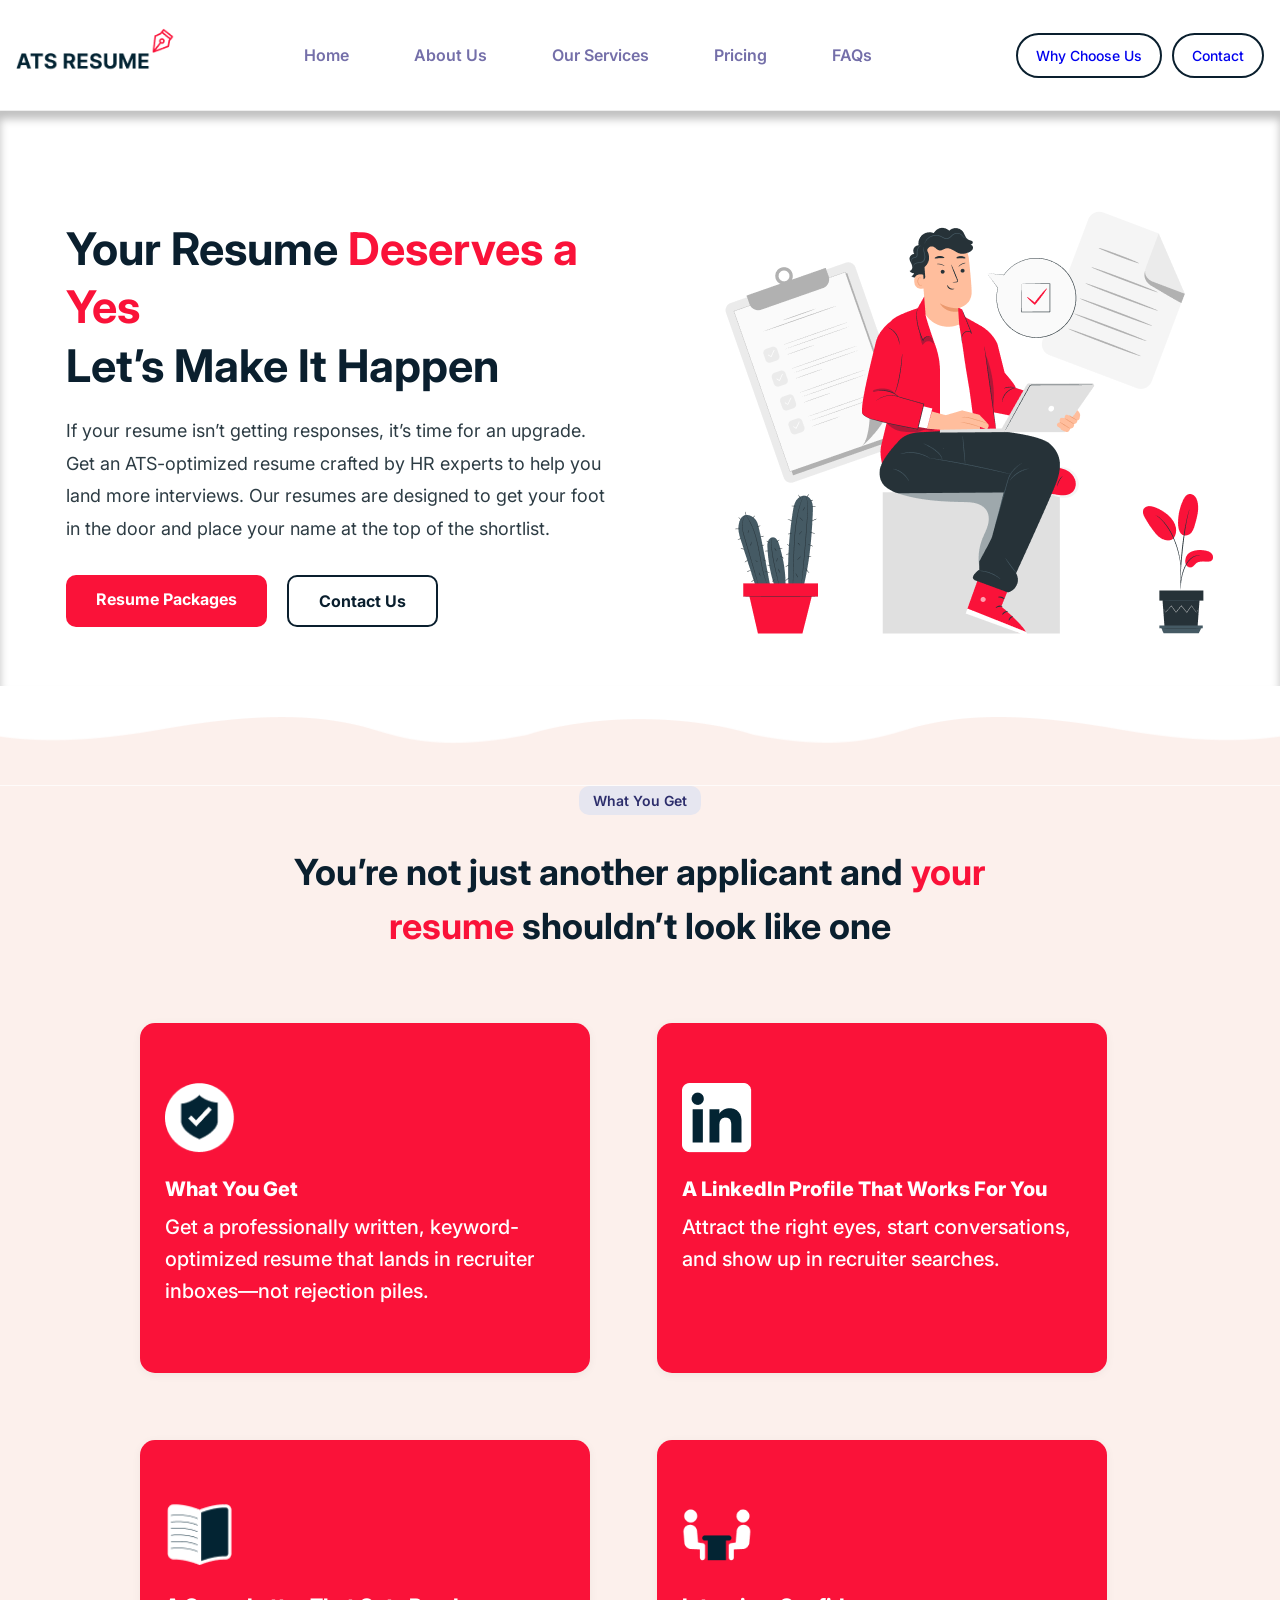
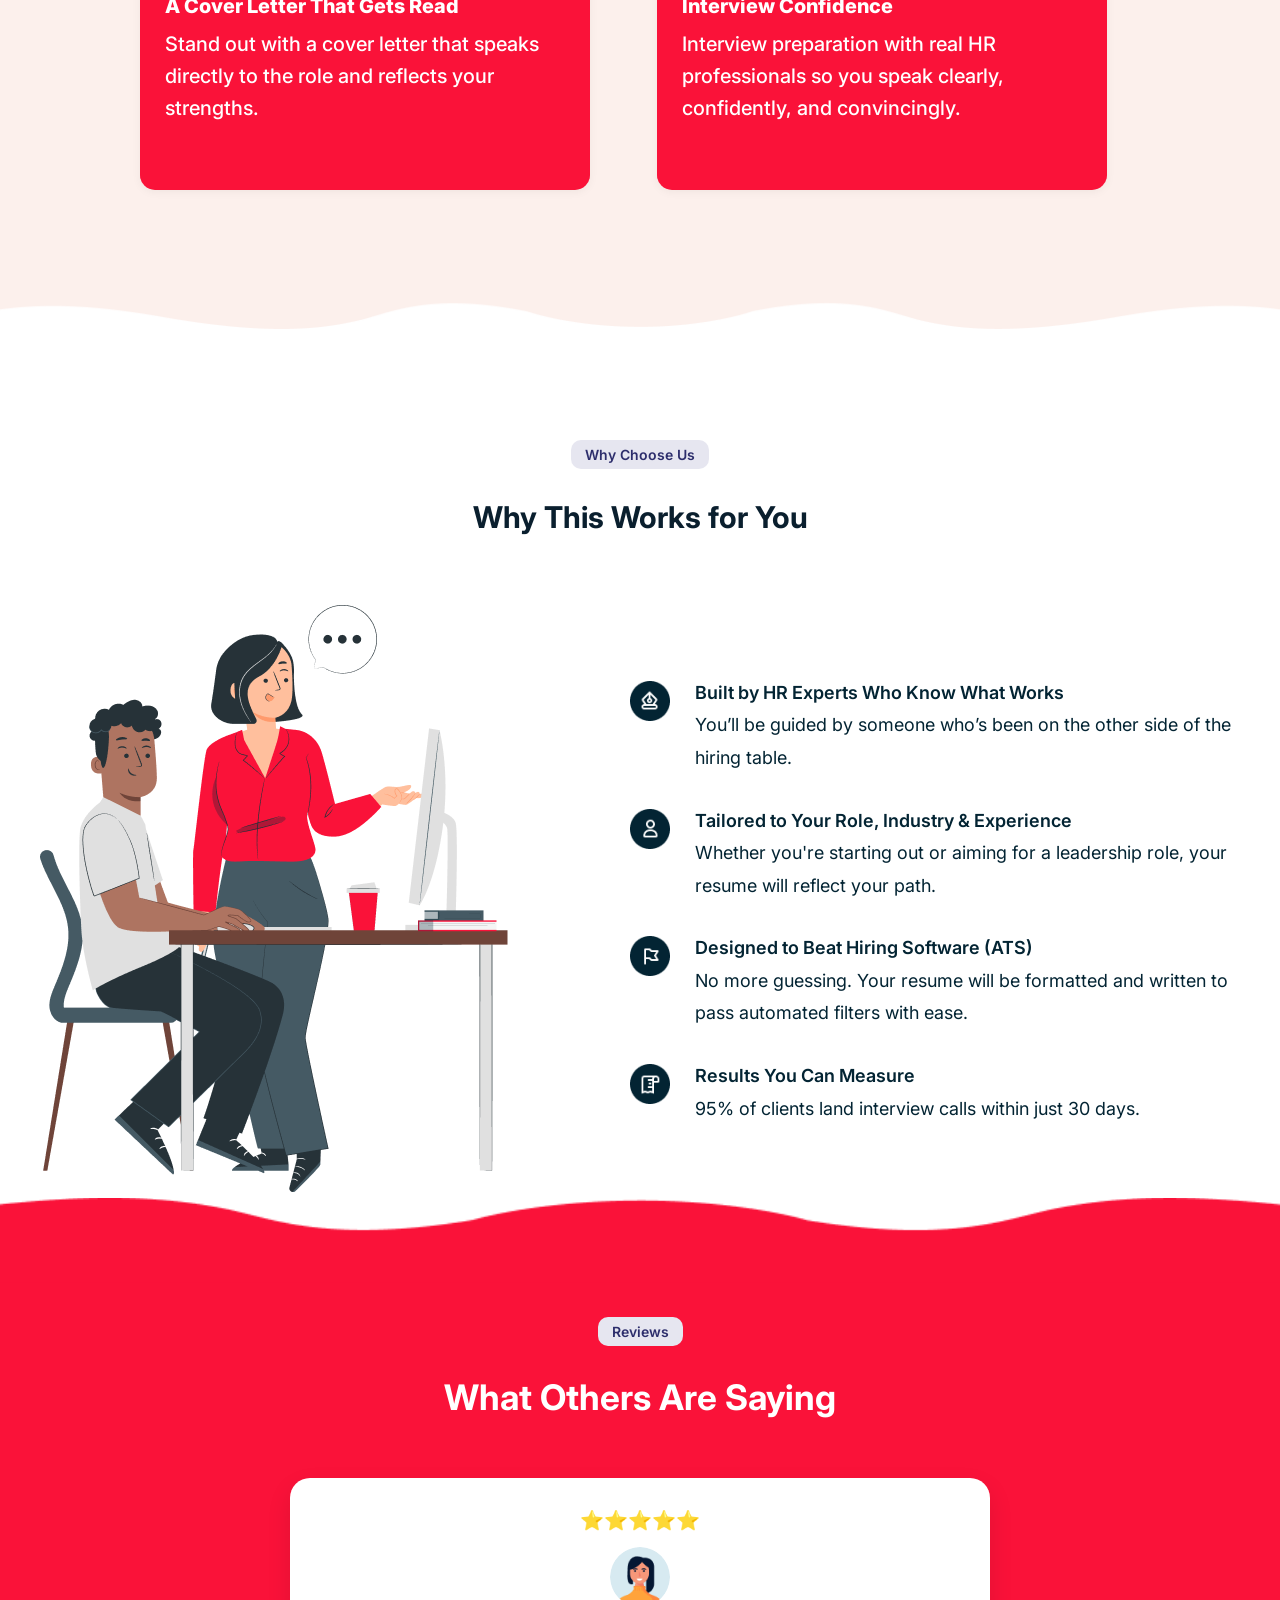
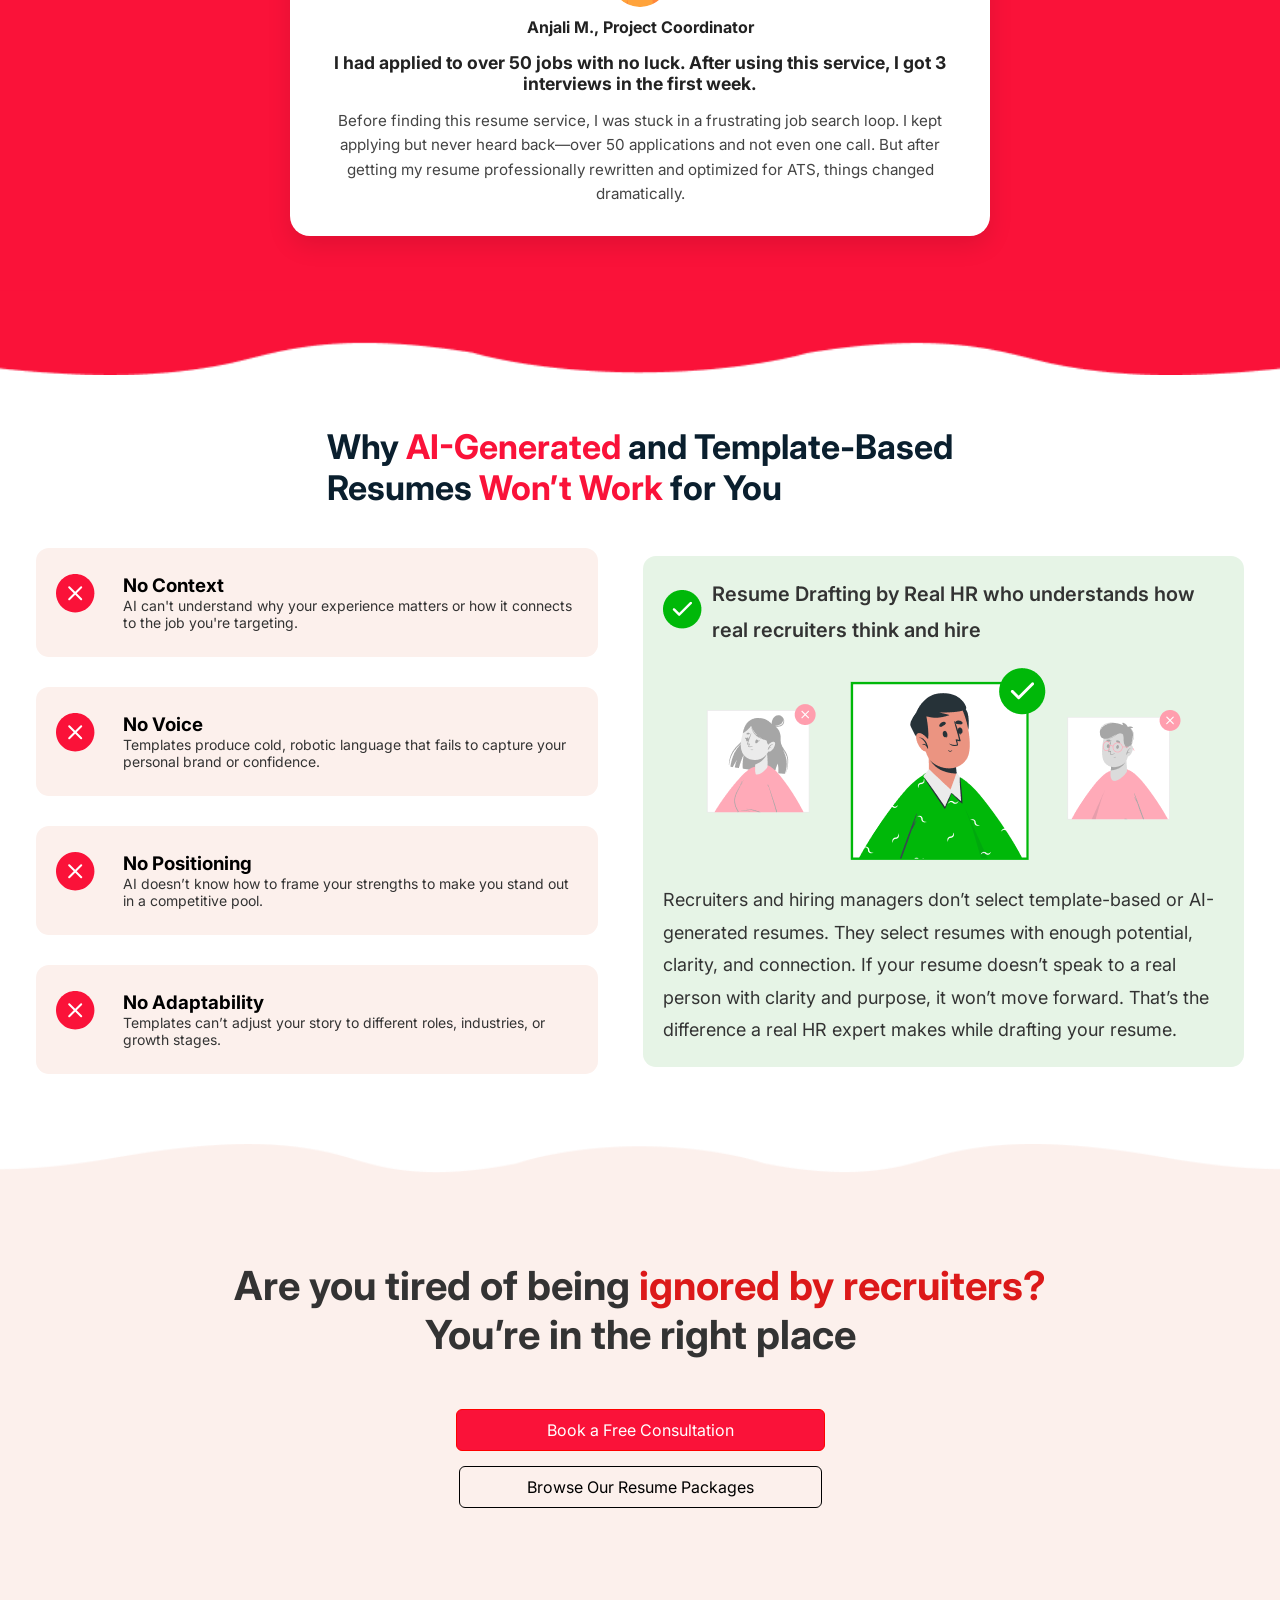
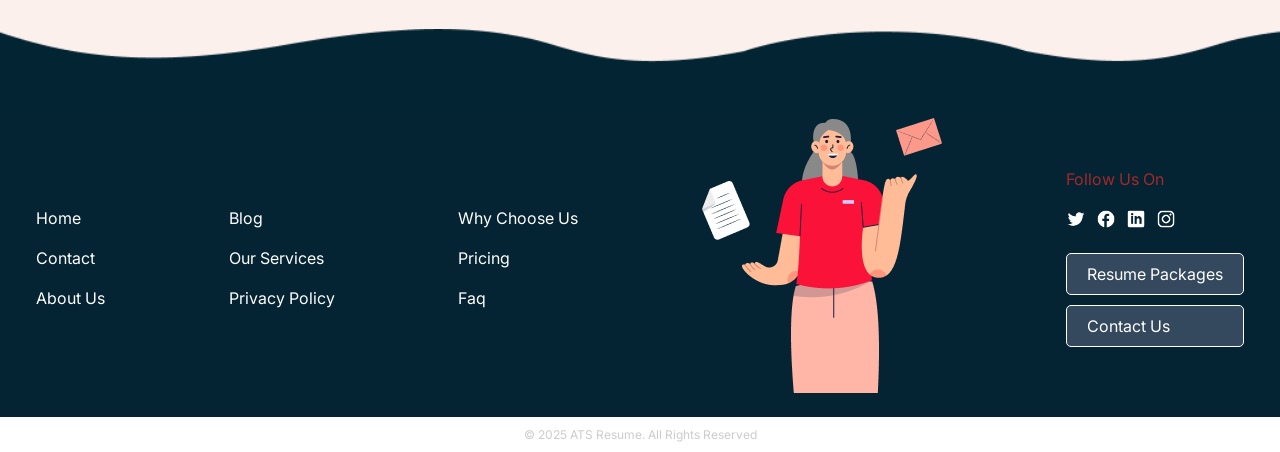
==== commit 699c6427: "pushing all the codes of ATS resume" ====
--- a/index.html
+++ b/index.html
@@ -1,124 +1,158 @@
+
 <!DOCTYPE html>
 <html lang="en">
 
 <head>
   <meta charset="UTF-8">
-  <meta name="viewport" content="width=device-width, initial-scale=1.0" />
+  <meta name="viewport" content="width=device-width, initial-scale=1.0">
   <title>Home</title>
+
   <link rel="stylesheet" href="/assets/style.css">
-  <link
-    href="https://fonts.googleapis.com/css2?family=Inter:ital,opsz,wght@0,14..32,100..900;1,14..32,100..900&display=swap"
+  <link href="https://fonts.googleapis.com/css2?family=Inter:ital,opsz,wght@0,14..32,100..900;1,14..32,100..900&display=swap"
     rel="stylesheet">
 </head>
 
 <body>
-  <!-- header -->
+
+  <!-- HEADER -->
   <section class="header-wrapper">
     <div class="container">
       <header class="header">
-        <div class="logo">
-          <img src="assets/images/logo 1.png" alt="Pen Icon" class="pen-icon">
-        </div>
+
+        <a class="logo" href="./index.html" aria-label="Go to Home">
+          <img src="./assets/images/logo 1.png" alt="ATS Resume Home" class="pen-icon">
+        </a>
 
         <div class="menu-toggle" id="menu-toggle">☰</div>
 
         <div class="nav-menu" id="nav-menu">
           <nav class="nav-links">
             <a href="./index.html" class="active">Home</a>
-            <a href="./aboutus.html" class="active">About Us</a>
-            <a href="./services.html" class="active">Our Services</a>
-            <a href="./pricing.html" class="active">Pricing</a>
-            <a href="./faq.html" class="active">FAQs</a>
+            <a href="./aboutus.html">About Us</a>
+            <a href="./services.html">Our Services</a>
+            <a href="./pricing.html">Pricing</a>
+            <a href="./faq.html">FAQs</a>
           </nav>
 
           <div class="header-buttons">
-            <a href="./whyus.html" class="solid-btn">Why Choose Us</a>
+            <a href="./aboutus.html" class="solid-btn">Why Choose Us</a>
             <a href="./contact.html" class="solid-btn">Contact</a>
           </div>
         </div>
+
       </header>
     </div>
   </section>
 
-  <!-- hero -->
+  <!-- HERO -->
   <section class="hero">
     <div class="container">
       <div class="hero-content">
+
         <div class="text-section">
           <h1>
             Your Resume <span>Deserves a Yes</span><br>
             Let’s Make It Happen
           </h1>
+
           <p>
-            If your resume isn’t getting responses, it’s time for an upgrade. Get an ATS-optimized resume crafted by HR
-            experts to help you land more interviews. Our resumes are designed to get your foot in the door and place
-            your name at the top of the shortlist.
+            If your resume isn’t getting responses, it’s time for an upgrade.
+            Get an ATS-optimized resume crafted by HR experts to help you land
+            more interviews. Our resumes are designed to get your foot in the
+            door and place your name at the top of the shortlist.
           </p>
+
           <div class="hero-buttons">
-            <a href="#" class="solid-btn">Resume Packages</a>
-            <a href="#" class="outline-btn">Contact Us</a>
-          </div>
-        </div>
+            <a href="./pricing.html" class="solid-btn">Resume Packages</a>
+            <a href="./contact.html" class="outline-btn">Contact Us</a>
+          </div>
+        </div>
+
         <div class="image-section">
-          <img src="./assets/images/home-section-1 1 (1).png" alt="Illustration">
-        </div>
+          <img src="./assets/images/home-section-1 1 (1).png" alt="Resume illustration">
+        </div>
+
       </div>
     </div>
   </section>
-  <!-- features -->
+
+  <!-- FEATURES -->
   <section class="features-section">
     <div class="container">
       <div class="features-container">
+
         <div class="section-label">What You Get</div>
+
         <h2>
           You’re not just another applicant and
           <span>your resume</span> shouldn’t look like one
         </h2>
 
         <div class="features-grid">
+
           <div class="features-grid-left">
+
             <div class="feature-card">
               <img src="./assets/images/home-2-1 1.png" alt="Check icon" class="icon">
               <h3>What You Get</h3>
-              <p>Get a professionally written, keyword-optimized resume that lands in recruiter inboxes—not rejection
-                piles.</p>
-            </div>
+              <p>
+                Get a professionally written, keyword-optimized resume that
+                lands in recruiter inboxes—not rejection piles.
+              </p>
+            </div>
+
             <div class="feature-card">
               <img src="./assets/images/home-2-2 1.png" alt="Cover letter icon" class="icon">
               <h3>A Cover Letter That Gets Read</h3>
-              <p>Stand out with a cover letter that speaks directly to the role and reflects your strengths.</p>
-            </div>
-          </div>
+              <p>
+                Stand out with a cover letter that speaks directly to the role
+                and reflects your strengths.
+              </p>
+            </div>
+
+          </div>
+
           <div class="features-grid-right">
+
             <div class="feature-card">
               <img src="./assets/images/home-2-3 1.png" alt="LinkedIn icon" class="icon">
               <h3>A LinkedIn Profile That Works For You</h3>
-              <p>Attract the right eyes, start conversations, and show up in recruiter searches.</p>
-            </div>
+              <p>
+                Attract the right eyes, start conversations, and show up in
+                recruiter searches.
+              </p>
+            </div>
+
             <div class="feature-card">
               <img src="./assets/images/home-2-4 1.png" alt="Interview icon" class="icon">
               <h3>Interview Confidence</h3>
-              <p>Interview preparation with real HR professionals so you speak clearly, confidently, and convincingly.
+              <p>
+                Interview preparation with real HR professionals so you speak
+                clearly, confidently, and convincingly.
               </p>
             </div>
+
           </div>
         </div>
       </div>
     </div>
   </section>
-  <!-- <div class="img-none"><img src="./assets/images/Vector (7).png" alt="" width="100%"></div> -->
-  <!-- testimonials -->
+
+  <!-- WHY CHOOSE US -->
   <section class="why-section">
     <div class="why-container">
-      <div class="section-label">why choose us</div>
+
+      <div class="section-label">Why Choose Us</div>
       <h2>Why This Works for You</h2>
 
       <div class="why-content">
+
         <div class="why-image">
           <img src="./assets/images/home-3 1.png" alt="Team illustration">
         </div>
 
         <div class="why-points">
+
           <div class="why-point">
             <img src="./assets/images/home-3-2-1 1.png" alt="Expert icon" class="icon">
             <div>
@@ -126,6 +160,7 @@
               <p>You’ll be guided by someone who’s been on the other side of the hiring table.</p>
             </div>
           </div>
+
           <div class="why-point">
             <img src="./assets/images/home-3-2-2 1.png" alt="User icon" class="icon">
             <div>
@@ -133,6 +168,7 @@
               <p>Whether you're starting out or aiming for a leadership role, your resume will reflect your path.</p>
             </div>
           </div>
+
           <div class="why-point">
             <img src="./assets/images/home-3-2-3 1.png" alt="ATS icon" class="icon">
             <div>
@@ -140,6 +176,7 @@
               <p>No more guessing. Your resume will be formatted and written to pass automated filters with ease.</p>
             </div>
           </div>
+
           <div class="why-point">
             <img src="./assets/images/home-3-2-4 1.png" alt="Metrics icon" class="icon">
             <div>
@@ -147,172 +184,220 @@
               <p>95% of clients land interview calls within just 30 days.</p>
             </div>
           </div>
+
         </div>
       </div>
     </div>
   </section>
-  <!-- slider -->
+
+  <!-- TESTIMONIALS -->
   <section class="testimonial-section">
     <div class="section-label">Reviews</div>
     <h2>What Others Are Saying</h2>
 
     <div class="slider">
       <div class="slides">
+
         <div class="slide" id="s1">
           <div class="testimonial-card">
+
             <div class="stars">⭐⭐⭐⭐⭐</div>
+
             <div class="profile">
-              <img src="./assets/images/home-4-profile 1.png" alt="User" />
+              <img src="./assets/images/home-4-profile 1.png" alt="Customer">
               <h3>Anjali M., Project Coordinator</h3>
             </div>
-            <h4>I had applied to over 50 jobs with no luck. After using this service, I got 3 interviews in the first
-              week</h4>
+
+            <h4>
+              I had applied to over 50 jobs with no luck. After using this
+              service, I got 3 interviews in the first week.
+            </h4>
+
             <p>
-              Before finding this resume service, I was stuck in a frustrating job search loop.
-              I kept applying but never heard back—over 50 applications and not even one call.
-              But after getting my resume professionally rewritten and optimized for ATS, things changed dramatically.
+              Before finding this resume service, I was stuck in a frustrating
+              job search loop. I kept applying but never heard back—over 50
+              applications and not even one call. But after getting my resume
+              professionally rewritten and optimized for ATS, things changed
+              dramatically.
             </p>
-          </div>
-        </div>
+
+          </div>
+        </div>
+
       </div>
     </div>
   </section>
 
-  <!-- box-section -->
-
+  <!-- AI RESUME SECTION -->
   <div class="box-wrapper">
     <div class="container">
+
       <div class="box">
-        <h2>Why <span>AI-Generated </span>and Template-Based<br> Resumes <span> Won’t Work </span> for You</h2>
-      </div>
+        <h2>
+          Why <span>AI-Generated</span> and Template-Based<br>
+          Resumes <span>Won’t Work</span> for You
+        </h2>
+      </div>
+
       <div class="box-wrap-per">
+
         <div class="why-points">
+
           <div class="why-point-2">
-            <img src="./assets/images/red-cross 1.svg" alt="Expert icon" class="icon">
+            <img src="./assets/images/red-cross 1.svg" alt="Cross icon" class="icon">
             <div>
               <h3>No Context</h3>
               <p>AI can't understand why your experience matters or how it connects to the job you're targeting.</p>
             </div>
           </div>
+
           <div class="why-point-2">
-            <img src="./assets/images/red-cross 1.svg" alt="User icon" class="icon">
+            <img src="./assets/images/red-cross 1.svg" alt="Cross icon" class="icon">
             <div>
               <h3>No Voice</h3>
               <p>Templates produce cold, robotic language that fails to capture your personal brand or confidence.</p>
             </div>
           </div>
+
           <div class="why-point-2">
-            <img src="./assets/images/red-cross 1.svg" alt="ATS icon" class="icon">
+            <img src="./assets/images/red-cross 1.svg" alt="Cross icon" class="icon">
             <div>
               <h3>No Positioning</h3>
-              <p> AI doesn’t know how to frame your strengths to make you stand out in a competitive pool.</p>
-            </div>
-          </div>
+              <p>AI doesn’t know how to frame your strengths to make you stand out in a competitive pool.</p>
+            </div>
+          </div>
+
           <div class="why-point-2">
-            <img src="./assets/images/red-cross 1.svg" alt="Metrics icon" class="icon">
+            <img src="./assets/images/red-cross 1.svg" alt="Cross icon" class="icon">
             <div>
               <h3>No Adaptability</h3>
               <p>Templates can’t adjust your story to different roles, industries, or growth stages.</p>
             </div>
           </div>
-        </div>
+
+        </div>
+
         <div class="right-column">
+
           <div class="point-green">
-            <span class="icon green"><img src="assets/images/green-tick 1.png" alt="greeen dot"></span>
+            <span class="icon green">
+              <img src="./assets/images/green-tick 1.png" alt="Green tick">
+            </span>
             <p>Resume Drafting by Real HR who understands how real recruiters think and hire</p>
           </div>
+
           <div class="image-placeholder">
-
             <img src="./assets/images/home-5-1 1.png" alt="Illustration of people">
           </div>
-          <p>Recruiters and hiring managers don’t select template-based or AI-generated resumes. They select resumes
-            with
-            enough potential, clarity, and connection. If your resume doesn’t speak to a real person with clarity and
-            purpose, it won’t move forward. That’s the difference a real HR expert makes while drafting your resume.</p>
+
+          <p>
+            Recruiters and hiring managers don’t select template-based or
+            AI-generated resumes. They select resumes with enough potential,
+            clarity, and connection. If your resume doesn’t speak to a real
+            person with clarity and purpose, it won’t move forward. That’s the
+            difference a real HR expert makes while drafting your resume.
+          </p>
+
         </div>
       </div>
     </div>
   </div>
 
-  <!--  -->
-
+  <!-- CALL TO ACTION -->
   <div class="tired">
     <div class="container">
-      <h1>Are you tired of being<span class="normal"></span> ignored by recruiters ?<br>you’re in the right place</span></h1>
+
+      <h1>
+        Are you tired of being
+        <span class="normal">ignored by recruiters?</span><br>
+        You’re in the right place
+      </h1>
+
       <div class="tired-btn">
-        <a href="#" class="button-red">Book a Free Consultation</a>
-        <a href="#" class="button-gray">Browse Our Resume Packages</a>
-      </div>
+        <a href="./contact.html" class="button-red">Book a Free Consultation</a>
+        <a href="./pricing.html" class="button-gray">Browse Our Resume Packages</a>
+      </div>
+
     </div>
   </div>
 
-
-  <!--  -->
-
-  <!-- <div><img src="./assets/images/Vector (8).png" alt="" width="100%"></div> -->
-
-  <!-- footer -->
-
+  <!-- FOOTER -->
   <div class="footer">
     <div class="container">
+
       <div class="footer-wrap">
+
         <ul class="links">
           <li><a href="./index.html">Home</a></li>
           <li><a href="./contact.html">Contact</a></li>
-          <li><a href="#">Refund Policy</a></li>
           <li><a href="./aboutus.html">About Us</a></li>
         </ul>
+
         <ul class="links">
-          <li><a href="#">Blog</a></li>
-          <li><a href="#">Mock Interview</a></li>
+          <li><a href="./blog.html">Blog</a></li>
           <li><a href="./services.html">Our Services</a></li>
-          <li><a href="privacy.html">Privacy Policy</a></li>
+          <li><a href="./privacy.html">Privacy Policy</a></li>
         </ul>
+
         <ul class="links">
           <li><a href="./aboutus.html">Why Choose Us</a></li>
           <li><a href="./pricing.html">Pricing</a></li>
-          <li><a href="#">Disclaimer</a></li>
           <li><a href="./faq.html">Faq</a></li>
         </ul>
+
         <div>
-          <img src="/assets/images/footer 1.png" alt="Illustration">
+          <img src="./assets/images/footer 1.png" alt="Footer illustration">
         </div>
 
         <div class="social-links">
+
           <span class="footer-link">Follow Us On</span>
+
           <div class="social">
-
-            <a href="#"><img src="./assets/images/Clip path group.png" alt="Twitter"></a>
-            <a href="#"><img src="./assets/images/social-2.png" alt="Facebook"></a>
-            <a href="#"><img src="./assets/images/social-3.png" alt="LinkedIn"></a>
-            <a href="#"><img src="./assets/images/social-4.png" alt="Instagram"></a>
-          </div>
+            <a href="https://x.com/" target="_blank" rel="noopener noreferrer" aria-label="Twitter">
+              <img src="./assets/images/Clip path group.png" alt="Twitter">
+            </a>
+
+            <a href="https://www.facebook.com/" target="_blank" rel="noopener noreferrer" aria-label="Facebook">
+              <img src="./assets/images/social-2.png" alt="Facebook">
+            </a>
+
+            <a href="https://www.linkedin.com/" target="_blank" rel="noopener noreferrer" aria-label="LinkedIn">
+              <img src="./assets/images/social-3.png" alt="LinkedIn">
+            </a>
+
+            <a href="https://www.instagram.com/" target="_blank" rel="noopener noreferrer" aria-label="Instagram">
+              <img src="./assets/images/social-4.png" alt="Instagram">
+            </a>
+          </div>
+
           <div class="buttons">
-            <a href="#">Resume Packages</a>
-            <a href="#">Contact Us</a>
-          </div>
-        </div>
-      </div>
-    </div>
-
+            <a href="./pricing.html">Resume Packages</a>
+            <a href="./contact.html">Contact Us</a>
+          </div>
+
+        </div>
+      </div>
+    </div>
   </div>
+
+  <!-- COPYRIGHT -->
   <div class="copyright">
     © 2025 ATS Resume. All Rights Reserved
   </div>
 
-
-
-
-  <script src="https://ajax.googleapis.com/ajax/libs/jquery/3.7.1/jquery.min.js"></script>
+  <!-- SCRIPTS -->
   <script>
     const toggle = document.getElementById('menu-toggle');
     const navMenu = document.getElementById('nav-menu');
 
-    toggle.addEventListener('click', () => {
-      navMenu.classList.toggle('active');
-      toggle.classList.toggle('open');
-    });
+    if (toggle && navMenu) {
+      toggle.addEventListener('click', () => {
+        navMenu.classList.toggle('active');
+        toggle.classList.toggle('open');
+      });
+    }
   </script>
+
 </body>
-
-</html>+</html>
